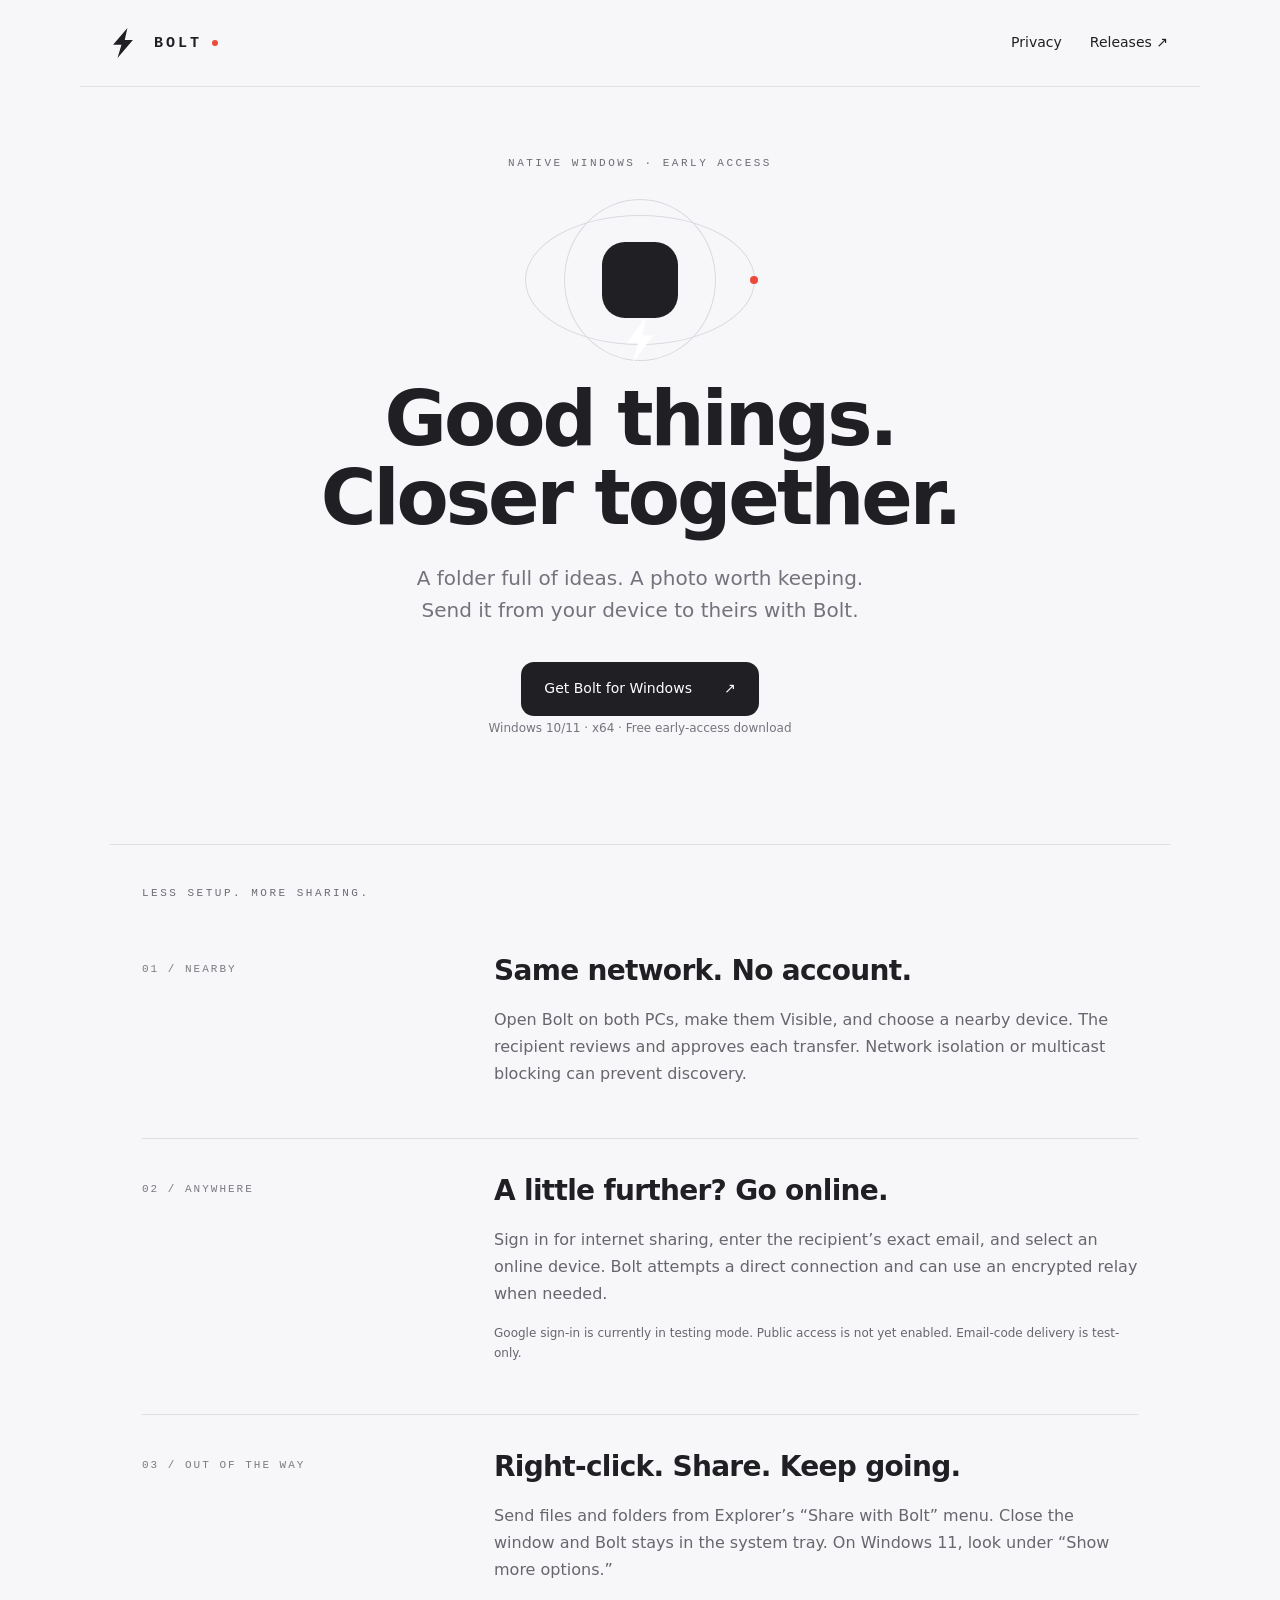
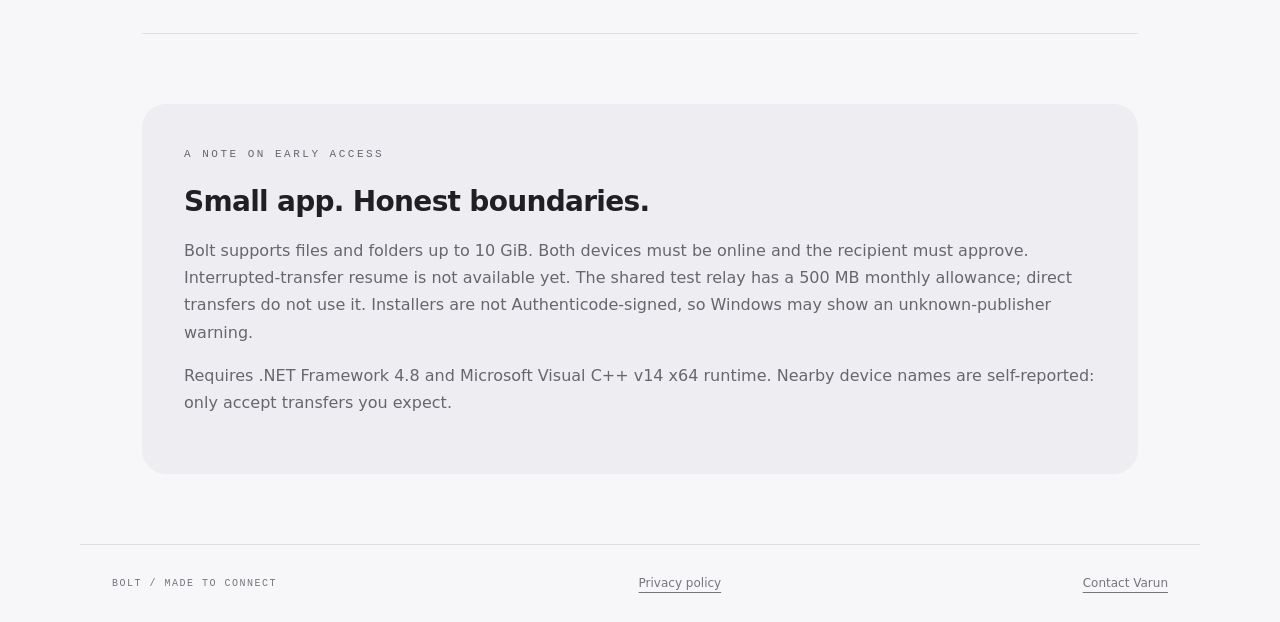
==== index.html @ 3f8c3301 "Publish Bolt homepage and approved privacy policy" ====
<!doctype html>
<html lang="en"><head><meta charset="utf-8"><meta name="viewport" content="width=device-width,initial-scale=1"><meta name="description" content="Bolt is an early-access native Windows app for sharing files and folders nearby or over the internet."><title>Bolt — A little closer.</title><link rel="stylesheet" href="style.css"></head>
<body><header><a class="brand" href="./" aria-label="Bolt home">ϟ <span>BOLT</span><i></i></a><nav><a href="privacy.html">Privacy</a><a href="https://github.com/VarunGotmare/Bolt-releases/releases">Releases ↗</a></nav></header>
<main><section class="hero"><p class="eyebrow">NATIVE WINDOWS · EARLY ACCESS</p><div class="orbit" aria-hidden="true"><span>ϟ</span><i></i></div><h1>Good things.<br>Closer together.</h1><p class="lead">A folder full of ideas. A photo worth keeping.<br>Send it from your device to theirs with Bolt.</p><a class="button" href="https://github.com/VarunGotmare/Bolt-releases/releases/latest">Get Bolt for Windows <span>↗</span></a><p class="fine">Windows 10/11 · x64 · Free early-access download</p></section>
<section class="story"><p class="eyebrow">LESS SETUP. MORE SHARING.</p><div class="rows"><article><span>01 / NEARBY</span><div><h2>Same network. No account.</h2><p>Open Bolt on both PCs, make them Visible, and choose a nearby device. The recipient reviews and approves each transfer. Network isolation or multicast blocking can prevent discovery.</p></div></article><article><span>02 / ANYWHERE</span><div><h2>A little further? Go online.</h2><p>Sign in for internet sharing, enter the recipient’s exact email, and select an online device. Bolt attempts a direct connection and can use an encrypted relay when needed.</p><p class="fine">Google sign-in is currently in testing mode. Public access is not yet enabled. Email-code delivery is test-only.</p></div></article><article><span>03 / OUT OF THE WAY</span><div><h2>Right-click. Share. Keep going.</h2><p>Send files and folders from Explorer’s “Share with Bolt” menu. Close the window and Bolt stays in the system tray. On Windows 11, look under “Show more options.”</p></div></article></div></section>
<section class="note"><p class="eyebrow">A NOTE ON EARLY ACCESS</p><h2>Small app. Honest boundaries.</h2><p>Bolt supports files and folders up to 10 GiB. Both devices must be online and the recipient must approve. Interrupted-transfer resume is not available yet. The shared test relay has a 500 MB monthly allowance; direct transfers do not use it. Installers are not Authenticode-signed, so Windows may show an unknown-publisher warning.</p><p>Requires .NET Framework 4.8 and Microsoft Visual C++ v14 x64 runtime. Nearby device names are self-reported: only accept transfers you expect.</p></section></main>
<footer><span>BOLT / MADE TO CONNECT</span><a href="privacy.html">Privacy policy</a><a href="mailto:varunpgotmare@gmail.com">Contact Varun</a></footer></body></html>
---- style.css ----
*{box-sizing:border-box}html{scroll-behavior:smooth}body{margin:0;background:#f7f7f9;color:#202024;font:16px/1.7 system-ui,-apple-system,"Segoe UI",sans-serif}a{color:inherit;text-underline-offset:5px}header,footer{max-width:1120px;margin:auto;padding:28px 32px;display:flex;align-items:center;justify-content:space-between;gap:24px}header{border-bottom:1px solid #e3e3e7}.brand{display:flex;align-items:center;gap:10px;text-decoration:none;font-size:32px}.brand span{font:700 15px monospace;letter-spacing:3px}.brand i{width:6px;height:6px;background:#ec4b3b;border-radius:50%}nav{display:flex;gap:28px;font-size:14px}nav a{text-decoration:none}main{max-width:1060px;margin:auto}.hero{text-align:center;padding:68px 24px 90px}.eyebrow{font:11px/1.6 monospace;letter-spacing:2.5px;color:#6b6b73}.orbit{position:relative;width:230px;height:130px;margin:42px auto 28px;border:1px solid #d9d9e1;border-radius:50%;display:grid;place-items:center}.orbit:before{content:"";position:absolute;width:150px;height:160px;border:1px solid #d9d9e1;border-radius:50%}.orbit span{position:relative;width:76px;height:76px;border-radius:23px;background:#202024;color:white;font-size:60px;line-height:76px}.orbit i{position:absolute;width:8px;height:8px;background:#ed493a;border-radius:50%;right:-4px;animation:breathe 3s ease-in-out infinite}@keyframes breathe{50%{transform:translateY(-8px);opacity:.5}}h1{font-size:clamp(42px,7vw,76px);line-height:1.05;letter-spacing:-3px;font-weight:650;margin:34px 0 24px}.lead{font-size:20px;line-height:1.6;color:#73737c}.button{display:inline-flex;gap:32px;background:#202024;color:#fff;border-radius:13px;padding:15px 23px;margin:20px 0 2px;text-decoration:none;font-size:14px}.button:hover{background:#45454c}.fine{font-size:12px;color:#74747d}.story{padding:40px 32px 70px;border-top:1px solid #dddde3}.rows article{display:grid;grid-template-columns:1fr 2fr;gap:30px;padding:34px 0;border-bottom:1px solid #dddde3}.rows article>span{font:11px monospace;letter-spacing:2px;color:#7a7a82;padding-top:10px}h2{font-size:28px;letter-spacing:-.7px;line-height:1.25;font-weight:600;margin:0 0 18px}p{margin:0 0 16px}.rows p,.note p,.policy p{color:#66666e}.note{background:#eeeef2;border-radius:24px;padding:42px;margin:0 32px 70px}.note .eyebrow{margin-bottom:20px}footer{border-top:1px solid #dddde3;font-size:12px;color:#75757e}footer span{font:10px monospace;letter-spacing:1.5px}.policy{max-width:760px;padding:70px 28px}.policy h1{font-size:56px}.policy h2{font-size:23px;margin-top:40px}.policy .eyebrow{color:#b33b2e}a:focus-visible{outline:3px solid #da4638;outline-offset:5px}@media(max-width:620px){header,footer{padding:22px;flex-wrap:wrap}nav{gap:16px}.rows article{grid-template-columns:1fr;gap:18px}.hero{padding-top:40px}.note{margin:0 20px 40px;padding:25px}h1{letter-spacing:-2px}.lead{font-size:17px}}@media(prefers-reduced-motion:reduce){html{scroll-behavior:auto}.orbit i{animation:none}}@media(forced-colors:active){.button,.orbit span{border:1px solid ButtonText}.brand i,.orbit i{background:CanvasText}}
/* Keep the mark independent of installed symbol fonts. */
.brand,.orbit span{font-size:0!important}
.brand{font-size:0}.brand:before{content:"";display:block;width:22px;height:30px;background:currentColor;clip-path:polygon(70% 0,5% 56%,43% 56%,25% 100%,95% 40%,58% 40%)}.orbit span{font-size:0;display:grid;place-items:center}.orbit span:after{content:"";display:block;width:29px;height:45px;background:white;clip-path:polygon(70% 0,5% 56%,43% 56%,25% 100%,95% 40%,58% 40%)}
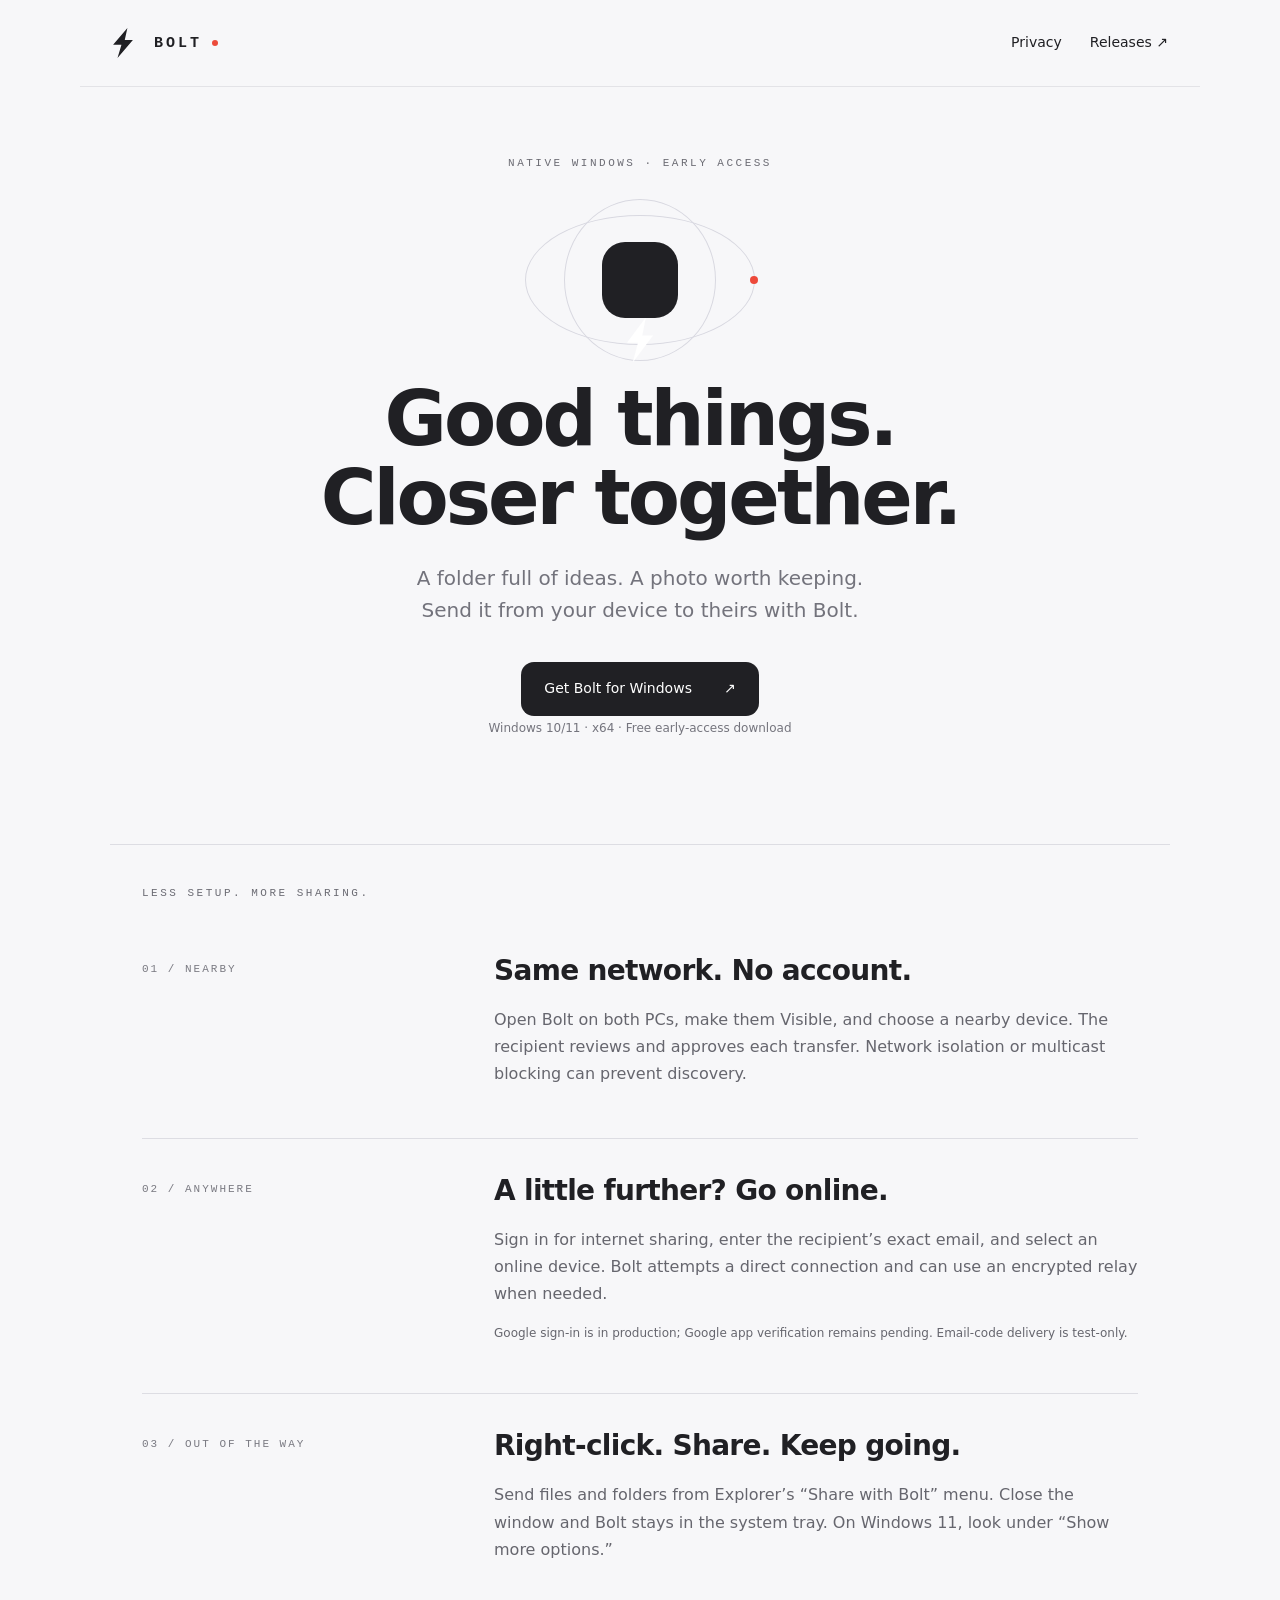
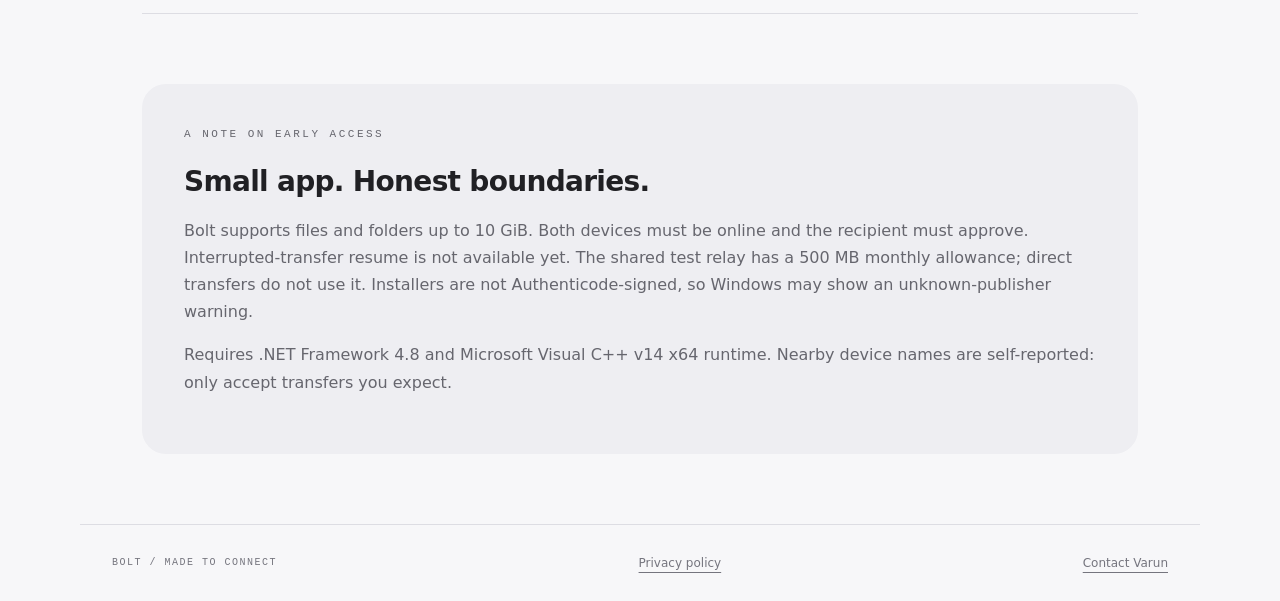
==== commit 9fc1516d: "Update Google sign-in production status" ====
--- a/index.html
+++ b/index.html
@@ -2,6 +2,6 @@
 <html lang="en"><head><meta charset="utf-8"><meta name="viewport" content="width=device-width,initial-scale=1"><meta name="description" content="Bolt is an early-access native Windows app for sharing files and folders nearby or over the internet."><title>Bolt — A little closer.</title><link rel="stylesheet" href="style.css"></head>
 <body><header><a class="brand" href="./" aria-label="Bolt home">ϟ <span>BOLT</span><i></i></a><nav><a href="privacy.html">Privacy</a><a href="https://github.com/VarunGotmare/Bolt-releases/releases">Releases ↗</a></nav></header>
 <main><section class="hero"><p class="eyebrow">NATIVE WINDOWS · EARLY ACCESS</p><div class="orbit" aria-hidden="true"><span>ϟ</span><i></i></div><h1>Good things.<br>Closer together.</h1><p class="lead">A folder full of ideas. A photo worth keeping.<br>Send it from your device to theirs with Bolt.</p><a class="button" href="https://github.com/VarunGotmare/Bolt-releases/releases/latest">Get Bolt for Windows <span>↗</span></a><p class="fine">Windows 10/11 · x64 · Free early-access download</p></section>
-<section class="story"><p class="eyebrow">LESS SETUP. MORE SHARING.</p><div class="rows"><article><span>01 / NEARBY</span><div><h2>Same network. No account.</h2><p>Open Bolt on both PCs, make them Visible, and choose a nearby device. The recipient reviews and approves each transfer. Network isolation or multicast blocking can prevent discovery.</p></div></article><article><span>02 / ANYWHERE</span><div><h2>A little further? Go online.</h2><p>Sign in for internet sharing, enter the recipient’s exact email, and select an online device. Bolt attempts a direct connection and can use an encrypted relay when needed.</p><p class="fine">Google sign-in is currently in testing mode. Public access is not yet enabled. Email-code delivery is test-only.</p></div></article><article><span>03 / OUT OF THE WAY</span><div><h2>Right-click. Share. Keep going.</h2><p>Send files and folders from Explorer’s “Share with Bolt” menu. Close the window and Bolt stays in the system tray. On Windows 11, look under “Show more options.”</p></div></article></div></section>
+<section class="story"><p class="eyebrow">LESS SETUP. MORE SHARING.</p><div class="rows"><article><span>01 / NEARBY</span><div><h2>Same network. No account.</h2><p>Open Bolt on both PCs, make them Visible, and choose a nearby device. The recipient reviews and approves each transfer. Network isolation or multicast blocking can prevent discovery.</p></div></article><article><span>02 / ANYWHERE</span><div><h2>A little further? Go online.</h2><p>Sign in for internet sharing, enter the recipient’s exact email, and select an online device. Bolt attempts a direct connection and can use an encrypted relay when needed.</p><p class="fine">Google sign-in is in production; Google app verification remains pending. Email-code delivery is test-only.</p></div></article><article><span>03 / OUT OF THE WAY</span><div><h2>Right-click. Share. Keep going.</h2><p>Send files and folders from Explorer’s “Share with Bolt” menu. Close the window and Bolt stays in the system tray. On Windows 11, look under “Show more options.”</p></div></article></div></section>
 <section class="note"><p class="eyebrow">A NOTE ON EARLY ACCESS</p><h2>Small app. Honest boundaries.</h2><p>Bolt supports files and folders up to 10 GiB. Both devices must be online and the recipient must approve. Interrupted-transfer resume is not available yet. The shared test relay has a 500 MB monthly allowance; direct transfers do not use it. Installers are not Authenticode-signed, so Windows may show an unknown-publisher warning.</p><p>Requires .NET Framework 4.8 and Microsoft Visual C++ v14 x64 runtime. Nearby device names are self-reported: only accept transfers you expect.</p></section></main>
 <footer><span>BOLT / MADE TO CONNECT</span><a href="privacy.html">Privacy policy</a><a href="mailto:varunpgotmare@gmail.com">Contact Varun</a></footer></body></html>
